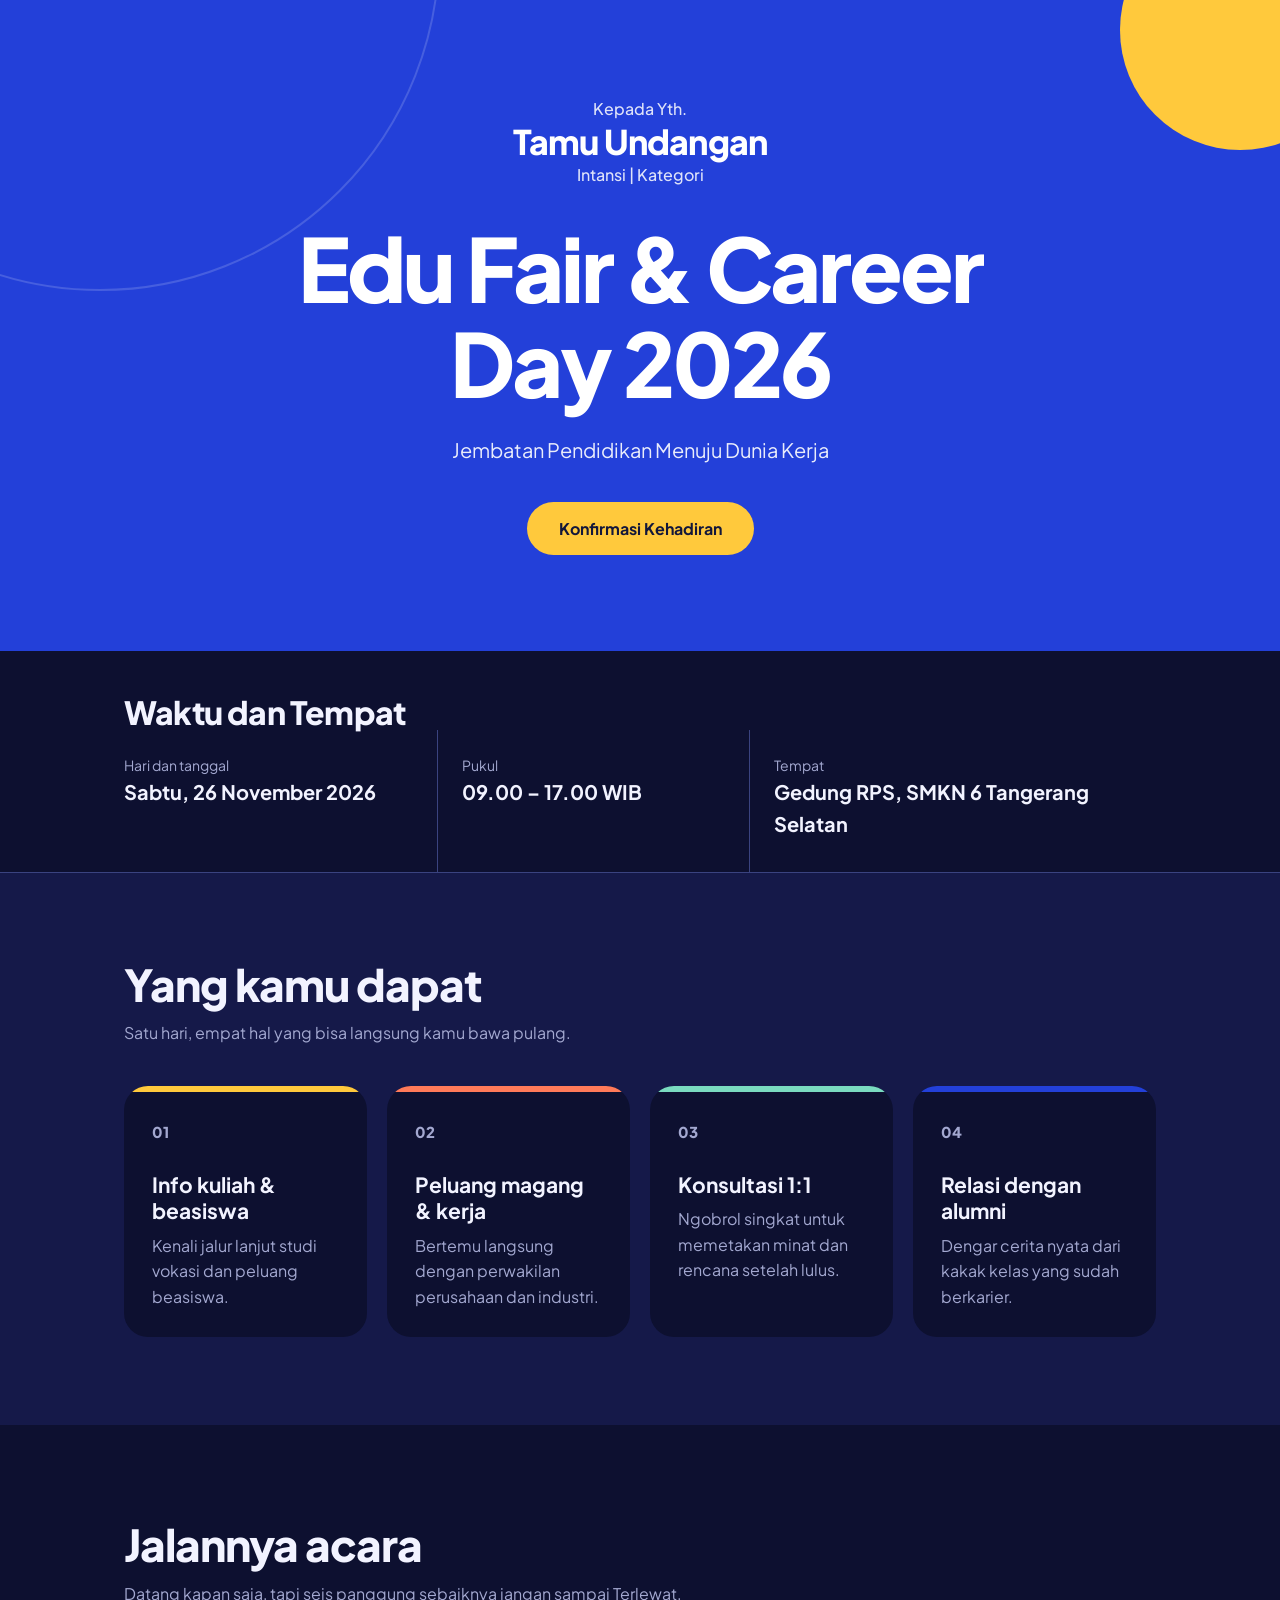
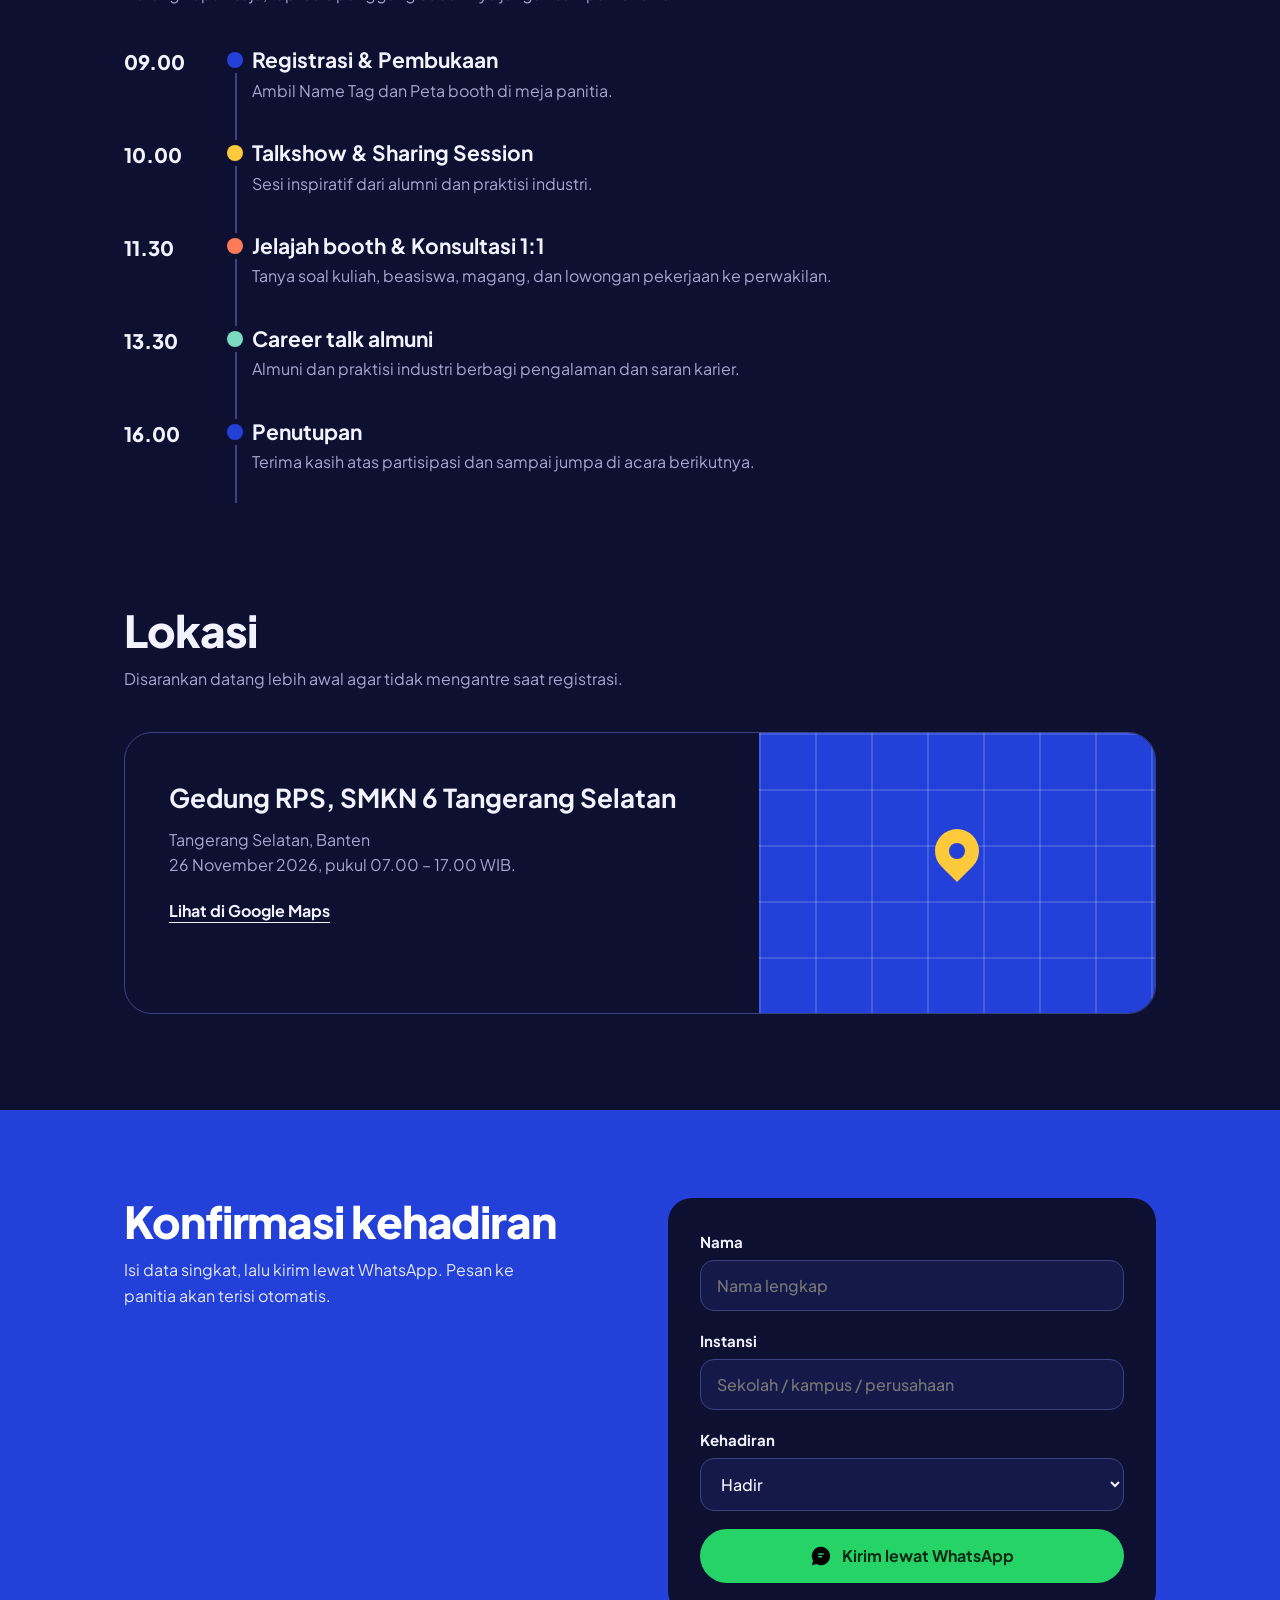
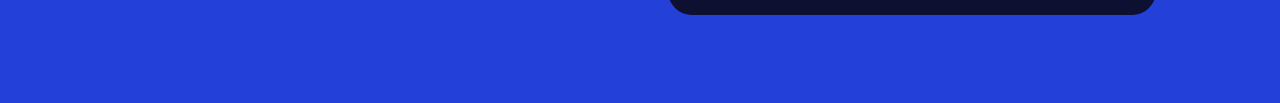
==== index.html @ b2a4c126 "Add files via upload" ====
<!DOCTYPE html>
<html lang="en">
<head>
  <meta charset="UTF-8">
  <meta name="viewport" content="width=device-width, initial-scale=1.0">
  <title>Edu Fair & Career Day 2026</title>
  <link rel="preconnect" href="https://fonts.googleapis.com">
  <link rel="preconnect" href="https://fonts.gstatic.com" crossorigin>
  <link href="https://fonts.googleapis.com/css2?family=Plus Jakarta+Sans:wght@400;500;600;700&display=swap" rel="stylesheet">
  <link rel="stylesheet" href="style.css">
</head>
<body>
 <header class="hero">
    <div class="wrap">
      <div class="copy">
        <div class="to">
            <p>Kepada Yth.</p>
            <h2>Tamu Undangan</h2>
            <p> Intansi | Kategori</p>
        </div>
        <h1>Edu Fair & Career Day 2026</h1>
        <p class="lead">Jembatan Pendidikan Menuju Dunia Kerja</p>
        <a class="btn" href="#daftar">Konfirmasi Kehadiran</a>
    </div>
   </header>
  
  <div class="info">
  <div class="wrap">
    <h2>Waktu dan Tempat</h2>
    <div class="row">
      <div><small>Hari dan tanggal</small><strong>Sabtu, 26 November 2026</strong></div>
      <div><small>Pukul</small><strong>09.00 – 17.00 WIB</strong></div>
      <div><small>Tempat</small><strong>Gedung RPS, SMKN 6 Tangerang Selatan</strong></div>
    </div>
  </div>
</div>
  <section class="dapat">
  <div class="wrap">
    <h2>Yang kamu dapat</h2>
    <p class="sub">Satu hari, empat hal yang bisa langsung kamu bawa pulang.</p>
    <div class="cards">
      <article class="card" style="--c:var(--yellow)"><span class="num">01</span><h3>Info kuliah & beasiswa</h3><p>Kenali jalur lanjut studi vokasi dan peluang beasiswa.</p></article>
      <article class="card" style="--c:var(--coral)"><span class="num">02</span><h3>Peluang magang & kerja</h3><p>Bertemu langsung dengan perwakilan perusahaan dan industri.</p></article>
      <article class="card" style="--c:var(--mint)"><span class="num">03</span><h3>Konsultasi 1:1</h3><p>Ngobrol singkat untuk memetakan minat dan rencana setelah lulus.</p></article>
      <article class="card" style="--c:var(--blue)"><span class="num">04</span><h3>Relasi dengan alumni</h3><p>Dengar cerita nyata dari kakak kelas yang sudah berkarier.</p></article>
    </div>
  </div>
</section>
<section class="run">
  <div class="wrap">
    <h2>Jalannya acara</h2>
    <p class="sub">Datang kapan saja, tapi seis panggung sebaiknya jangan sampai Terlewat.</p>
    <ol class="tl">
      <li style="--c:var(--blue)"><time>09.00</time><i></i><div><h3>Registrasi & Pembukaan</h3><p> Ambil Name Tag dan Peta booth di meja panitia.</p></div></li>
      <li style="--c:var(--yellow)"><time>10.00</time><i></i><div><h3>Talkshow & Sharing Session</h3><p> Sesi inspiratif dari alumni dan praktisi industri.</p></div></li>
      <li style="--c:var(--coral)"><time>11.30</time><i></i><div><h3>Jelajah booth & Konsultasi 1:1</h3><p>Tanya soal kuliah, beasiswa, magang, dan lowongan pekerjaan ke perwakilan.</p></div></li>
      <li style="--c:var(--mint)"><time>13.30</time><i></i><div><h3>Career talk almuni</h3><p> Almuni dan praktisi industri berbagi pengalaman dan saran karier.</p></div></li>
      <li style="--c:var(--blue)"><time>16.00</time><i></i><div><h3>Penutupan</h3><p> Terima kasih atas partisipasi dan sampai jumpa di acara berikutnya.</p></div></li>
    </ol>
  </div>
</section>
<section class="lokasi">
  <div class="wrap">
    <h2>Lokasi</h2>
    <p class="sub">Disarankan datang lebih awal agar tidak mengantre saat registrasi.</p>
    <div class="loc">
      <div class="txt">
        <h3>Gedung RPS, SMKN 6 Tangerang Selatan</h3>
        <p>Tangerang Selatan, Banten<br>26 November 2026, pukul 07.00 – 17.00 WIB.</p>
        <a class="link" href="https://maps.google.com/?q=SMKN+6+Tangerang+Selatan" target="_blank" rel="noopener">Lihat di Google Maps</a>
      </div>
      <div class="map" aria-hidden="true"><div class="pin"></div></div>
    </div>
  </div>
</section>
  <section class="daftar" id="daftar">
  <div class="wrap grid">
    <div>
      <h2>Konfirmasi kehadiran</h2>
      <p>Isi data singkat, lalu kirim lewat WhatsApp. Pesan ke panitia akan terisi otomatis.</p>
    </div>
    <form class="rsvp" id="f">
      <label>Nama<input required name="nama" autocomplete="name" placeholder="Nama lengkap"></label>
      <label>Instansi<input required name="instansi" autocomplete="organization" placeholder="Sekolah / kampus / perusahaan"></label>
      <label>Kehadiran
        <select name="hadir"><option>Hadir</option><option>Tidak hadir</option><option>Masih ragu</option></select>
      </label>
      <button class="btn" type="submit">
        <svg viewBox="0 0 24 24" aria-hidden="true"><path d="M12 2a10 10 0 0 0-8.6 15.1L2 22l5-1.3A10 10 0 1 0 12 2zm-3 7h6v1.6H9zm0 3h4v1.6H9z"/></svg>
        Kirim lewat WhatsApp
      </button>
    </form>
  </div>
</section>

</body>
</html>
---- style.css ----
/* Warna utama: ubah di sini kalau ingin ganti tema */
:root {
    --blue: #2340D9;
    --yellow: #FFC93C;
    --coral: #FF7A59;
    --mint: #7ADBC0;
    --arch-ink: #13173A;

    --bg: #0D1030;
    --ink: #F2F3FF;
    --muted: #A3A8D0;
    --line: #3A4380;
    --soft: #151949;

    
    box-sizing: border-box;
    padding-top: env(safe-area-inset-top, 0px);
    padding-bottom: env(safe-area-inset-bottom, 0px);
}
/* Mode gelap otomatis (mengikuti pengaturan HP/laptop) */
@media(prefers-color-scheme: dark) {
    :root:not([data-theme="light"]) {
        --bg: #0D1030;
        --ink: #F2F3FF;
        --muted: #A0A8D0;
        --line: #252A5C;
        --soft: #151949;
    }
}

html {
    scroll-padding-top: env(safe-area-inset-top, 0px);
    scroll-behavior: smooth; 
}

*,
*::before,
*::after {
    box-sizing: border-box;
}

body {
    margin: 0;
    background: var(--bg);
    color: var(--ink);
    font-family: "Plus Jakarta Sans", system-ui, sans-serif;
    line-height: 1.6;
    -webkit-font-smoothing: antialiased;
}

:focus-visible {
    outline: 3px solid var(--blue);
    outline-offset: 3px;
}

.wrap {
    max-width: 1080px;
    margin: 0 auto;
    padding: 0 24px;
}

h2 {
    font-size: clamp(30px, 4.4vw, 44px);
    line-height: 1.08;
    font-weight: 800;
    letter-spacing: -0.025em;
    margin: 0 0 12px;
}

.sub {
    color: var(--muted);
    margin: 0 0 40px;
    max-width: 50ch;
}

.btn {
    display: inline-block;
    font: 700 16px "Plus Jakarta Sans", system-ui, sans-serif;
    text-decoration: none;
    padding: 16px 32px;
    border-radius: 999px;
    background: var(--yellow);
    color: var(--arch-ink);
    border: 0;
    cursor: pointer;
    transition: transform 0.15s;
}

.btn:hover {
    transform: translateY(-2px);

}

.hero {
    background: var(--blue);
    color: #FFFFFF;
    overflow: hidden;
    position: relative;
    text-align: center;
}

.hero:before {
    content: "";
    position: absolute;
    width: 680px;
    height: 680px;
    border-radius: 50%;
    border: 2px solid rgba(255, 255, 255, 0.16);
    left: -240px;
    bottom: 360px;
}

.hero:after {
    content: "";
    position:absolute;
    width: 240px;
    height: 240px;
    border-radius: 50%;
    background: var(--yellow);
    right: -80px;
    top: -90px;
}

.hero .wrap {
    position: relative;
    z-index: 1;
    padding-top: 96px;
    padding-bottom: 96px;
}

.to {
    margin: 0 0 32px;
}

.to p {
    margin: 0;
    opacity: 0.85;
    font-weight: 500;
}

.to h2 {
    font-size: clamp(24px, 3.2vw, 34px);
    margin: 2px 0;
}

h1 {
    font-size: clamp(44px, 7.4vw, 88px);
    line-height: 1.08;
    font-weight: 800;
    letter-spacing: -0.035em;
    margin: 0 auto 24px;
    max-width: 12ch;
}

.lead {
    font-size: clamp(17px, 2vw, 20px);
    max-width: 40ch;
    margin: 0 auto 36px;
    opacity: 0.9;
}

.info {
    border-bottom: 1px solid var(--line);
}

.info .wrap {
    padding-top: 44px;
}

.info h2 {
    font-size: clamp(24px, 3.2vw, 32px);
    margin: 0;
}

.info .row {
    display: grid;
    grid-template-columns: 1fr 1fr 1.3fr;
}

.info .row > div {
    padding: 24px 24px 32px 0;
}

.info .row > div + div{
    padding-left: 24px;
    border-left: 1px solid var(--line);
}

.info small {
    display: block;
    font-size: 14px;
    color: var(--muted);
    font-size: 14px;
}

.info strong {
    font-size: 20px;
}

.dapat {
    background: var(--soft);
    padding: 88px 0;
}

.cards {
    display: grid;
    grid-template-columns: repeat(auto-fit, minmax(230px, 1fr));
    gap: 20px;
}

.card {
    position: relative;
    overflow: hidden;
    background: var(--bg);
    border-radius: 24px;
    padding: 34px 28px 28px;
}

.card::before {
    content: "";
    position: absolute;
    top: 0;
    left: 0;
    right: 0;
    height: 6px;
    background: var(--c);
}

.card .num {
    display: block;
    font-weight: 800;
    font-size: 15px;
    color: var(--muted);
    margin-bottom: 28px;
}

.card h3 {
    font-size: 21px;
    line-height: 1.25;
    margin: 0 0 8px;
}

.card p {
    margin: 0;
    color: var(--muted);
}

.run {
    padding: 96px 0 72px;
}

.tl {
    list-style: none;
    margin: 0;
    padding: 0;
    position: relative;
}

.tl::before {
    content: "";
    position: absolute;
    left: 111px;
    top: 8px;
    bottom: 8px;
    width: 2px;
    background: var(--line);
}

.tl li {
    display: grid;
    grid-template-columns: 96px 32px 1fr;
    align-items: start;
    padding: 0 0 36px;
}

.tl time {
    font-weight: 800;
    font-size: 20px
}

.tl i {
  width: 16px;
  height: 16px;
  border-radius: 50%;
  margin: 6px 0 0 7px;
  background: var(--c);
  box-shadow: 0 0 0 5px var(--bg);
  position: relative;
}

.tl h3 {
    margin: 0 0 4px;
    font-size: 21px;
    line-height: 1.3;
}

.tl p {
    margin: 0;
    color: var(--muted);
}

.tl .tag{
    display: inline-block;
    margin-top: 10px;
    font-size: 13px;
    font-weight: 700;
    padding: 3px 12px;
    border-radius: 999px;
    background: var(--soft);

}

.lokasi {
    padding: 24px 0 96px;
}

.loc {
    display: grid;
    grid-template-columns: 1.6fr 1fr;
    border: 1px solid var(--line);
    border-radius: 28px;
    overflow: hidden;
}

.loc .txt {
    padding: 44px;
}

.loc h3 {
    font-size: 26px;
    margin: 0 0 8px;
}

.loc p {
    color: var(--muted);
    margin: 0 0 20px;
}

.loc a.link {
    font-weight: 700;
    color: var(--ink);
    text-underline-offset: 5px;
}

.map {
    background: var(--blue);
    position: relative;
    min-height: 280px;
    overflow: hidden;
}

.map::before {
    content: "";
    position: absolute;
    inset: 0;
    background: linear-gradient(rgba(255, 255, 255, 0.14) 2px, transparent 2px) 0 0 / 56px 56px,
    linear-gradient(90deg, rgba(255, 255, 255, 0.14) 2px, transparent 2px) 0 0 / 56px 56px;
}

.pin {
    position: absolute;
    left: 50%;
    top: 50%;
    width: 44px;
    height: 44px;
    margin: -44px 0 0 -22px;
    background: var(--yellow);
    border-radius: 50% 50% 50% 0;
    transform: rotate(-45deg);
}

.pin::after {
    content: "";
    position: absolute;
    inset: 14px;
    border-radius: 50%;
    background: var(--blue);
}

.daftar {
    background: var(--blue);
    color: #FFFFFF;
    padding: 88px 0;
}

.daftar .grid {
    display: grid;
    grid-template-columns: 1fr 1fr;
    gap: 56px;
    align-items: start;
}

.daftar p {
    opacity: 0.88;
    margin: 0;
    max-width: 36ch;
}

.rsvp {
        background: var(--bg);
        color: var(--ink);
        border-radius: 24px;
        padding: 32px;
        display: grid;
        gap: 18px;
}

.rsvp label {
    display: grid;
    gap: 6px;
    font-weight: 700;
    font-size: 15px;
}

.rsvp input,
.rsvp select {
    font: 500 16px "PLus Jakarta Sans", sans-serif;
    padding: 14px 16px;
    border-radius: 14px;
    border: 1.5px solid var(--line);
    background: var(--soft);
    color: var(--ink);
    width: 100%;
}

.rsvp input:focus,
.rsvp select:focus {
    outline: 3px solid var(--yellow);
    outline-offset: 1px;
    border-color: var(--blue)
}

.rsvp button {
    display: inline-flex;
    align-items: center;
    justify-content: center;
    gap: 10px;
    background: #25D366;
    color: #0B2B17;
    width: 100%;
}

.rsvp svg {
    width: 22px;
    height: 22px;
    fill: currenColor; 
}

footer {
    background: var(--blue);
    color: #FFFFFF;
    border-top: 1px solid rgba(255, 255, 255, 0.2);
    padding: 28px  0;
    font-size: 14px;
}

footer .wrap {
    display: flex;
    justify-content: space-between;
    flex-wrap: wrap;
    gap: 8px;
    opacity: 0.85;
}

@media (max-width: 820px) {
    .hero::before {
        width: 420;
        height: 420;
        left: -200;
        bottom: -240;
    }
    
    .hero::after {
        width: 160px;
        height: 160px;
        right: -60px;
        top: -60px;
    }

    .hero .wrap {
            padding-top: 72px;
            padding-bottom: 72px;
    }

    .info .row {
        grid-template-columns: 1fr;
    }

    .info .row > div,
    .info .row > div + div {
        padding: 16px 0;
        border-left: 0;
    }

    .info .row > div + div {
        border-top: 1px solid var(--line);
    }

    .dapat,
    .run {
        padding: 64px 0;
    }

    .lokasi {
        padding: 24px 0 96px;
    }

    .til li {
        grid-template-columns: 32px 1fr;
        grid-template-areas: 
        "d t" 
        "d c";

    }

    .tl li {
        grid-area: d;
        margin: 6px 0 0 0;
    }

    .tl time {
        grid-area: t;
        font-size: 16px;    
    }

    .tl li > div {
        grid-area: c;
    }

    .loc,
    .daftar .grid {
        grid-template-columns: 1fr;
        gap: 32px;
    }

    .loc .txt {
        padding: 32px 28px;
    }

    .map {
        min-height: 200px;
        order: -1;
    }

    .daftar {
        padding: 64px 0;
    }
}

@media (prefers-reduced-motion: reduce ) {
    .btn {
        transition: none;
    }
    html {
        scroll-behavior: auto;
    }

}
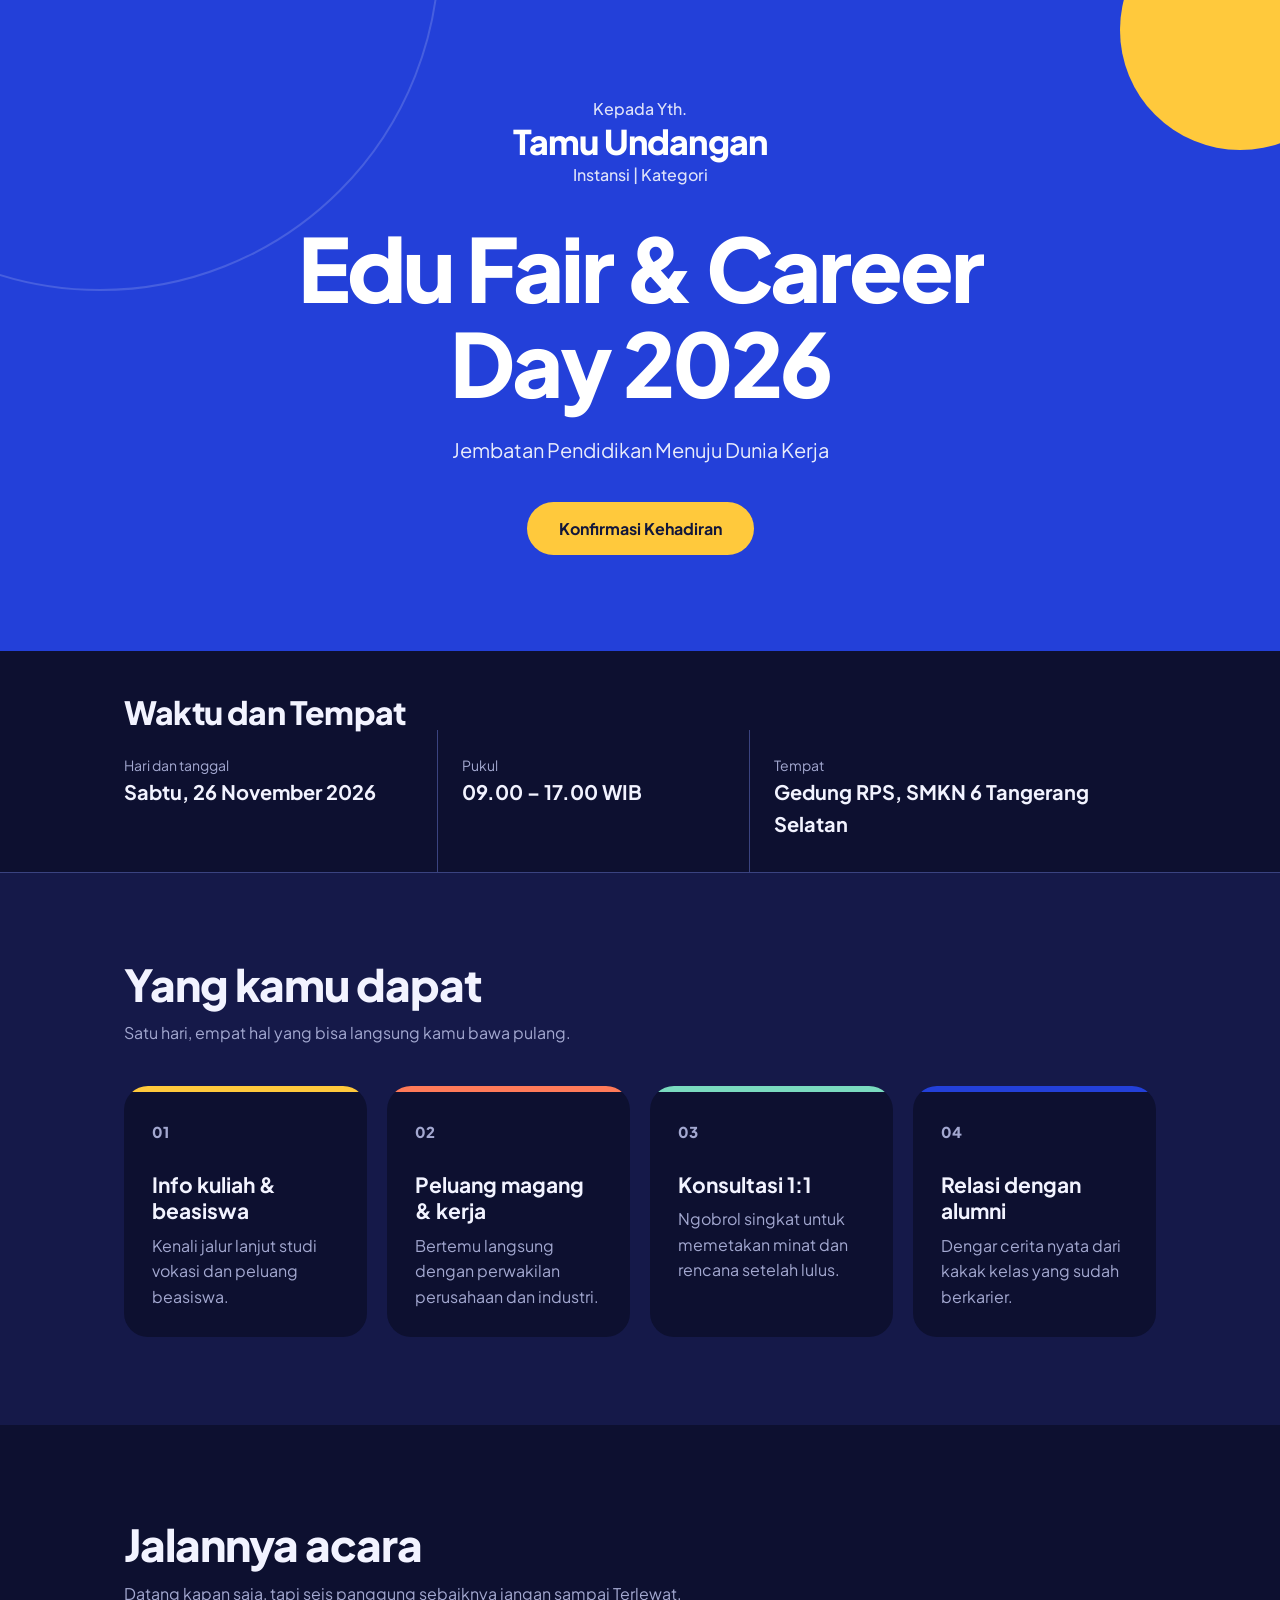
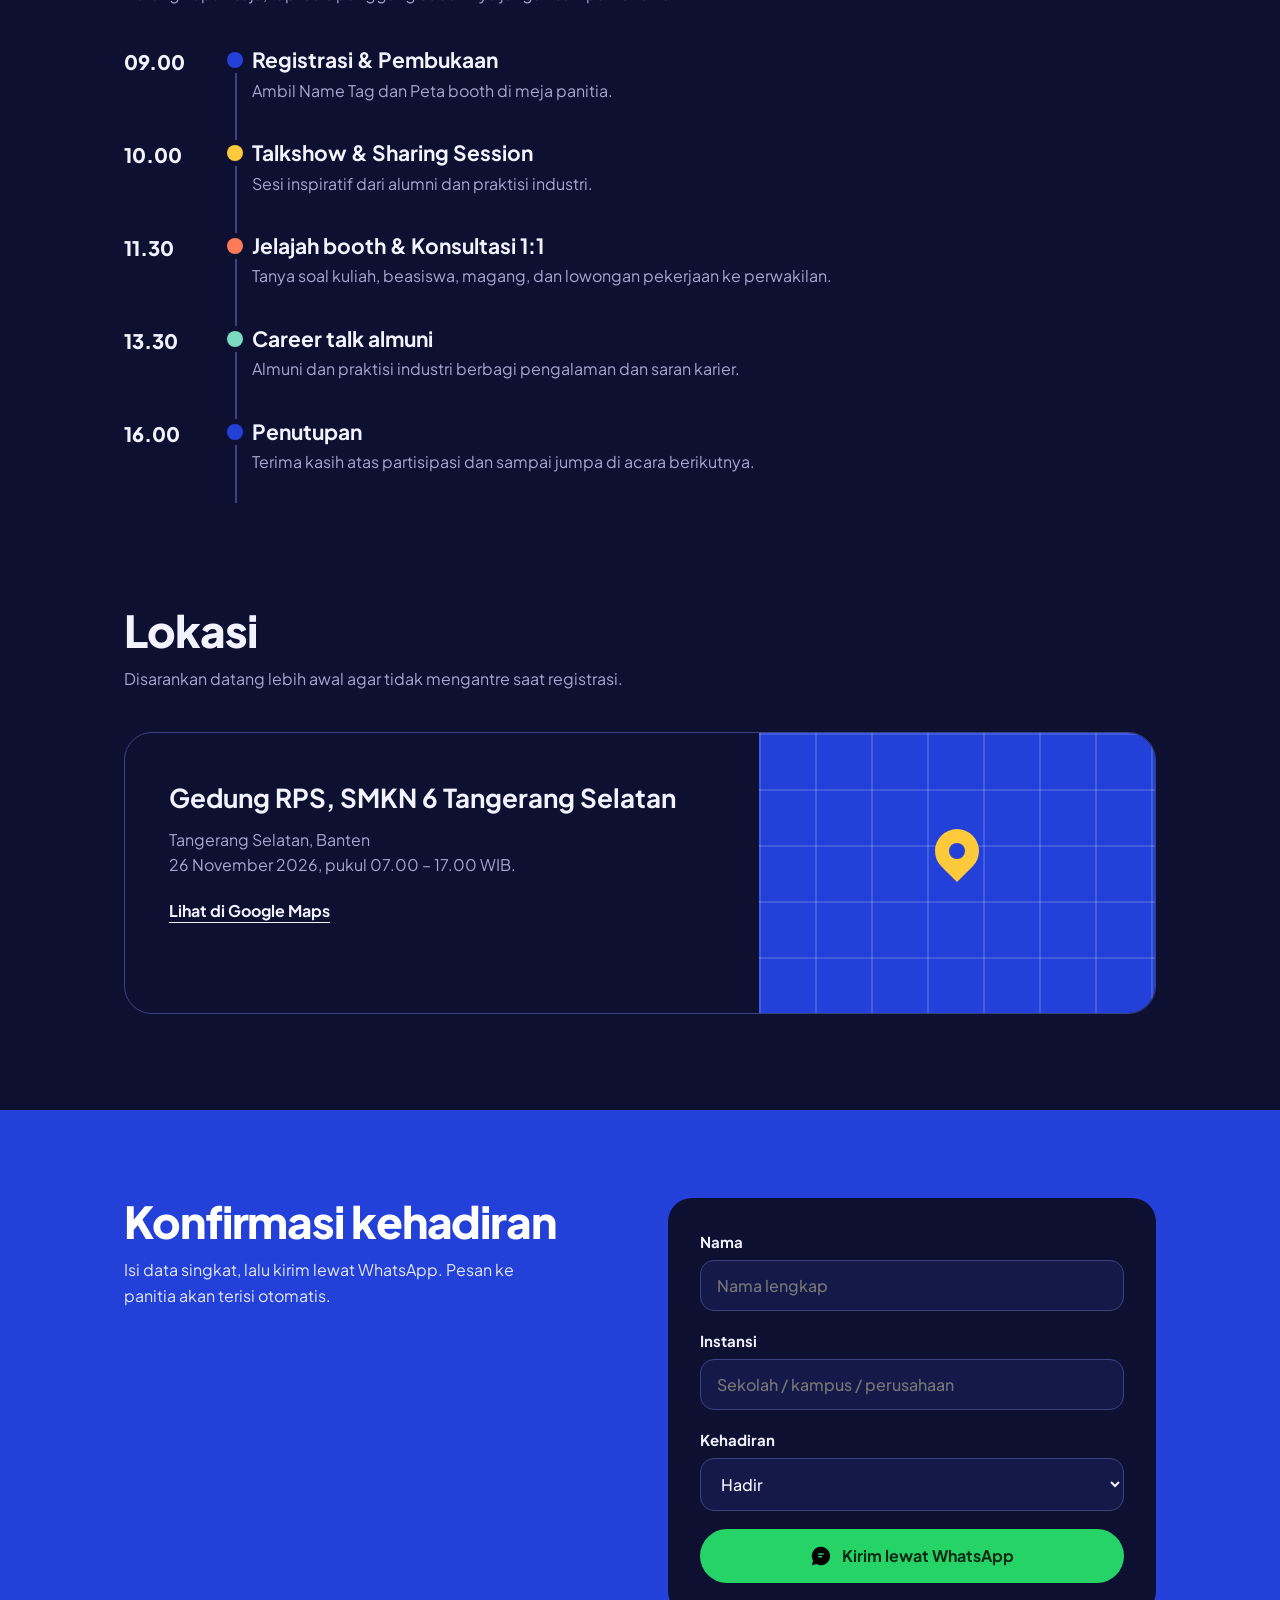
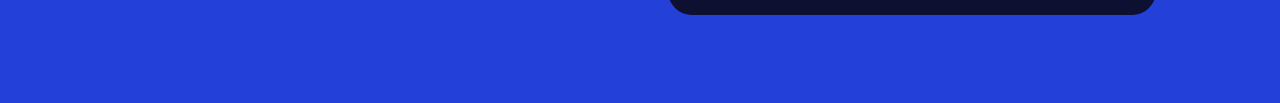
==== commit 58acb714: "Add files via upload" ====
--- a/index.html
+++ b/index.html
@@ -14,9 +14,9 @@
     <div class="wrap">
       <div class="copy">
         <div class="to">
-            <p>Kepada Yth.</p>
-            <h2>Tamu Undangan</h2>
-            <p> Intansi | Kategori</p>
+           <p>Kepada Yth.</p>
+          <h2 id="nama">Tamu Undangan</h2>
+          <p id="instansiKategori">Instansi | Kategori</p>
         </div>
         <h1>Edu Fair & Career Day 2026</h1>
         <p class="lead">Jembatan Pendidikan Menuju Dunia Kerja</p>
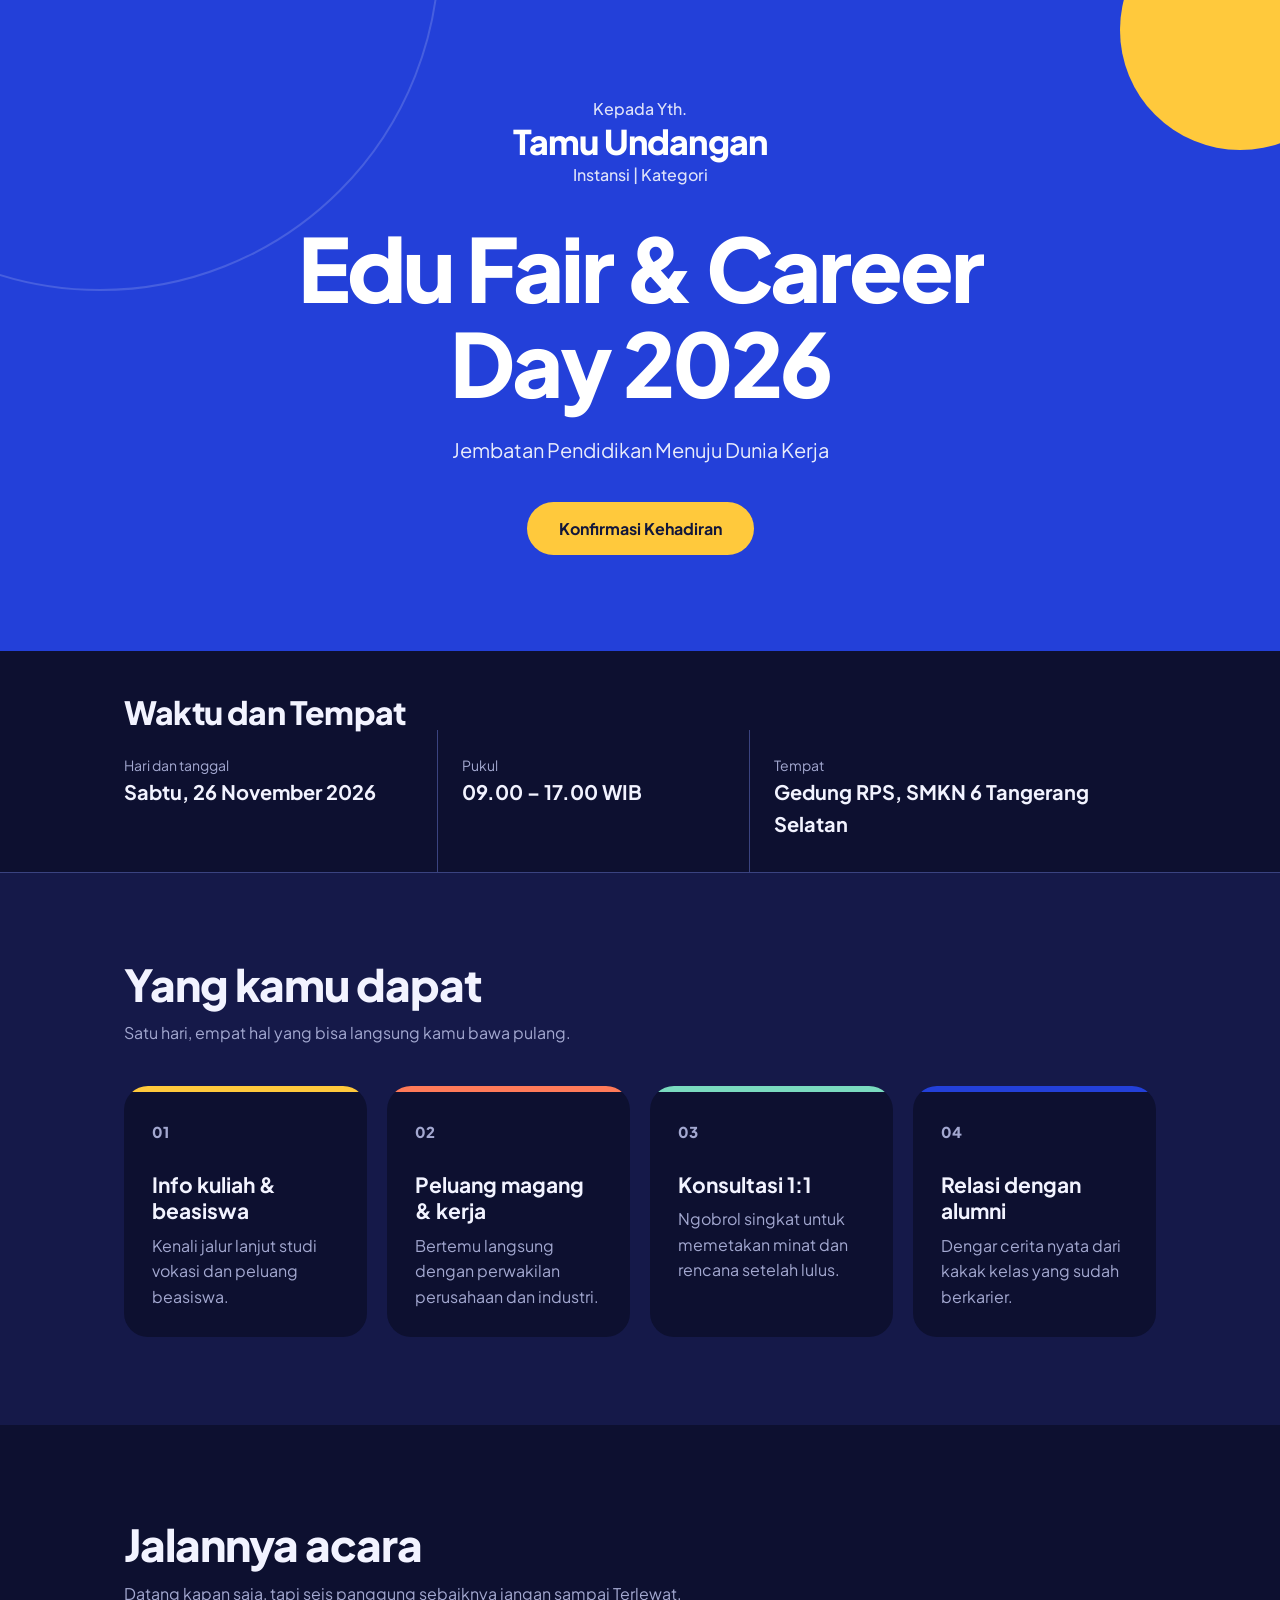
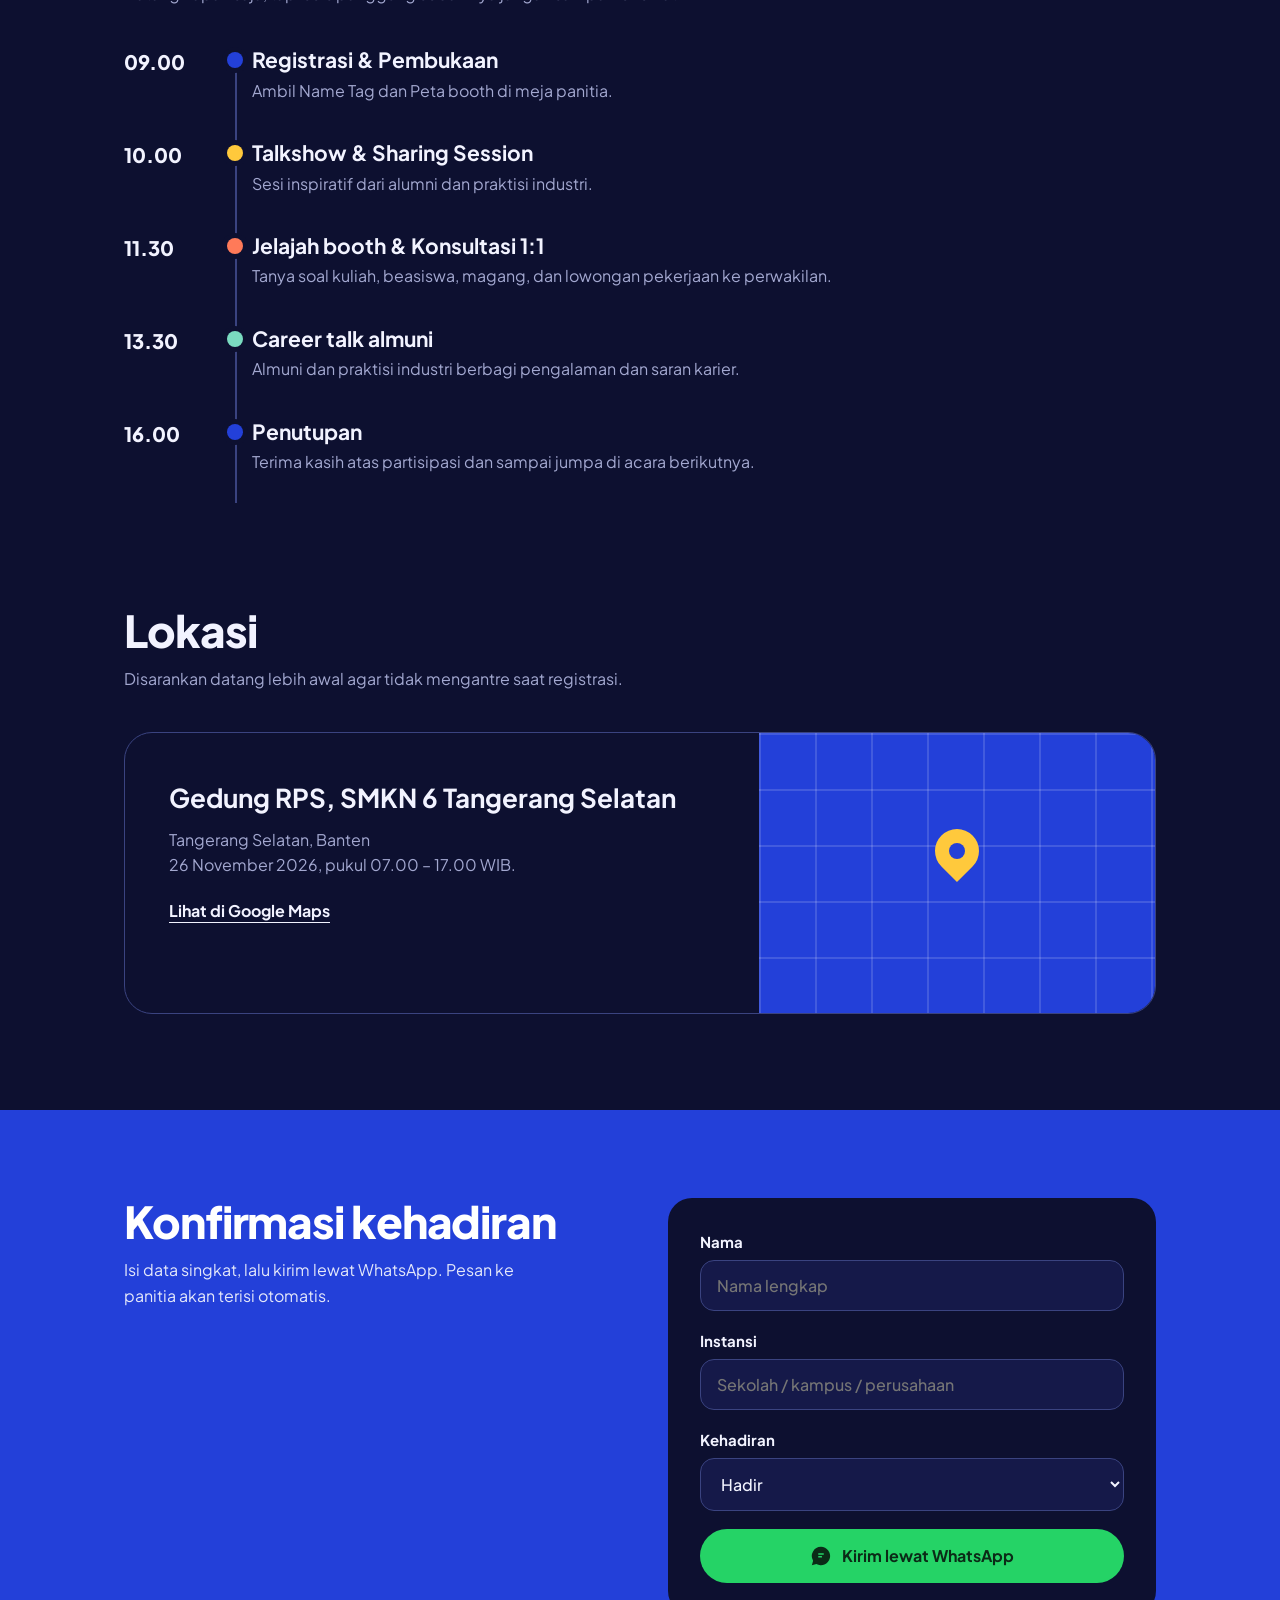
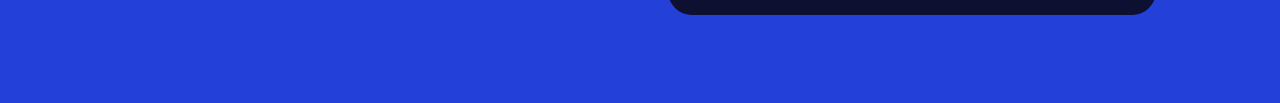
==== commit d2e02b43: "Add files via upload" ====
--- a/index.html
+++ b/index.html
@@ -15,7 +15,7 @@
       <div class="copy">
         <div class="to">
            <p>Kepada Yth.</p>
-          <h2 id="nama">Tamu Undangan</h2>
+          <h2 id="nama">Dinda Nurrahma, S.Pd.</h2>
           <p id="instansiKategori">Instansi | Kategori</p>
         </div>
         <h1>Edu Fair & Career Day 2026</h1>
@@ -94,4 +94,5 @@
 </section>
 
 </body>
+<script src="script.js"></script>
 </html>
--- a/style.css
+++ b/style.css
@@ -414,7 +414,7 @@
 
 .rsvp input,
 .rsvp select {
-    font: 500 16px "PLus Jakarta Sans", sans-serif;
+    font: 500 16px "Plus Jakarta Sans", sans-serif;
     padding: 14px 16px;
     border-radius: 14px;
     border: 1.5px solid var(--line);
@@ -443,7 +443,7 @@
 .rsvp svg {
     width: 22px;
     height: 22px;
-    fill: currenColor; 
+    fill: currentColor; 
 }
 
 footer {
@@ -464,10 +464,10 @@
 
 @media (max-width: 820px) {
     .hero::before {
-        width: 420;
-        height: 420;
-        left: -200;
-        bottom: -240;
+        width: 420px;
+        height: 420px;
+        left: -200px;
+        bottom: -240px;
     }
     
     .hero::after {
@@ -505,22 +505,26 @@
         padding: 24px 0 96px;
     }
 
-    .til li {
+    /* PERBAIKAN TIMELINE (HP) */
+    .tl::before {
+        left: 14px;
+    }
+
+    .tl li {
         grid-template-columns: 32px 1fr;
-        grid-template-areas: 
-        "d t" 
-        "d c";
-
-    }
-
-    .tl li {
+        grid-template-areas:
+            "d t"
+            "d c";
+    }
+
+    .tl i {
         grid-area: d;
-        margin: 6px 0 0 0;
+        margin: 6px 0 0 7px;
     }
 
     .tl time {
         grid-area: t;
-        font-size: 16px;    
+        font-size: 16px;
     }
 
     .tl li > div {
@@ -555,5 +559,4 @@
         scroll-behavior: auto;
     }
 
-}
-
+}
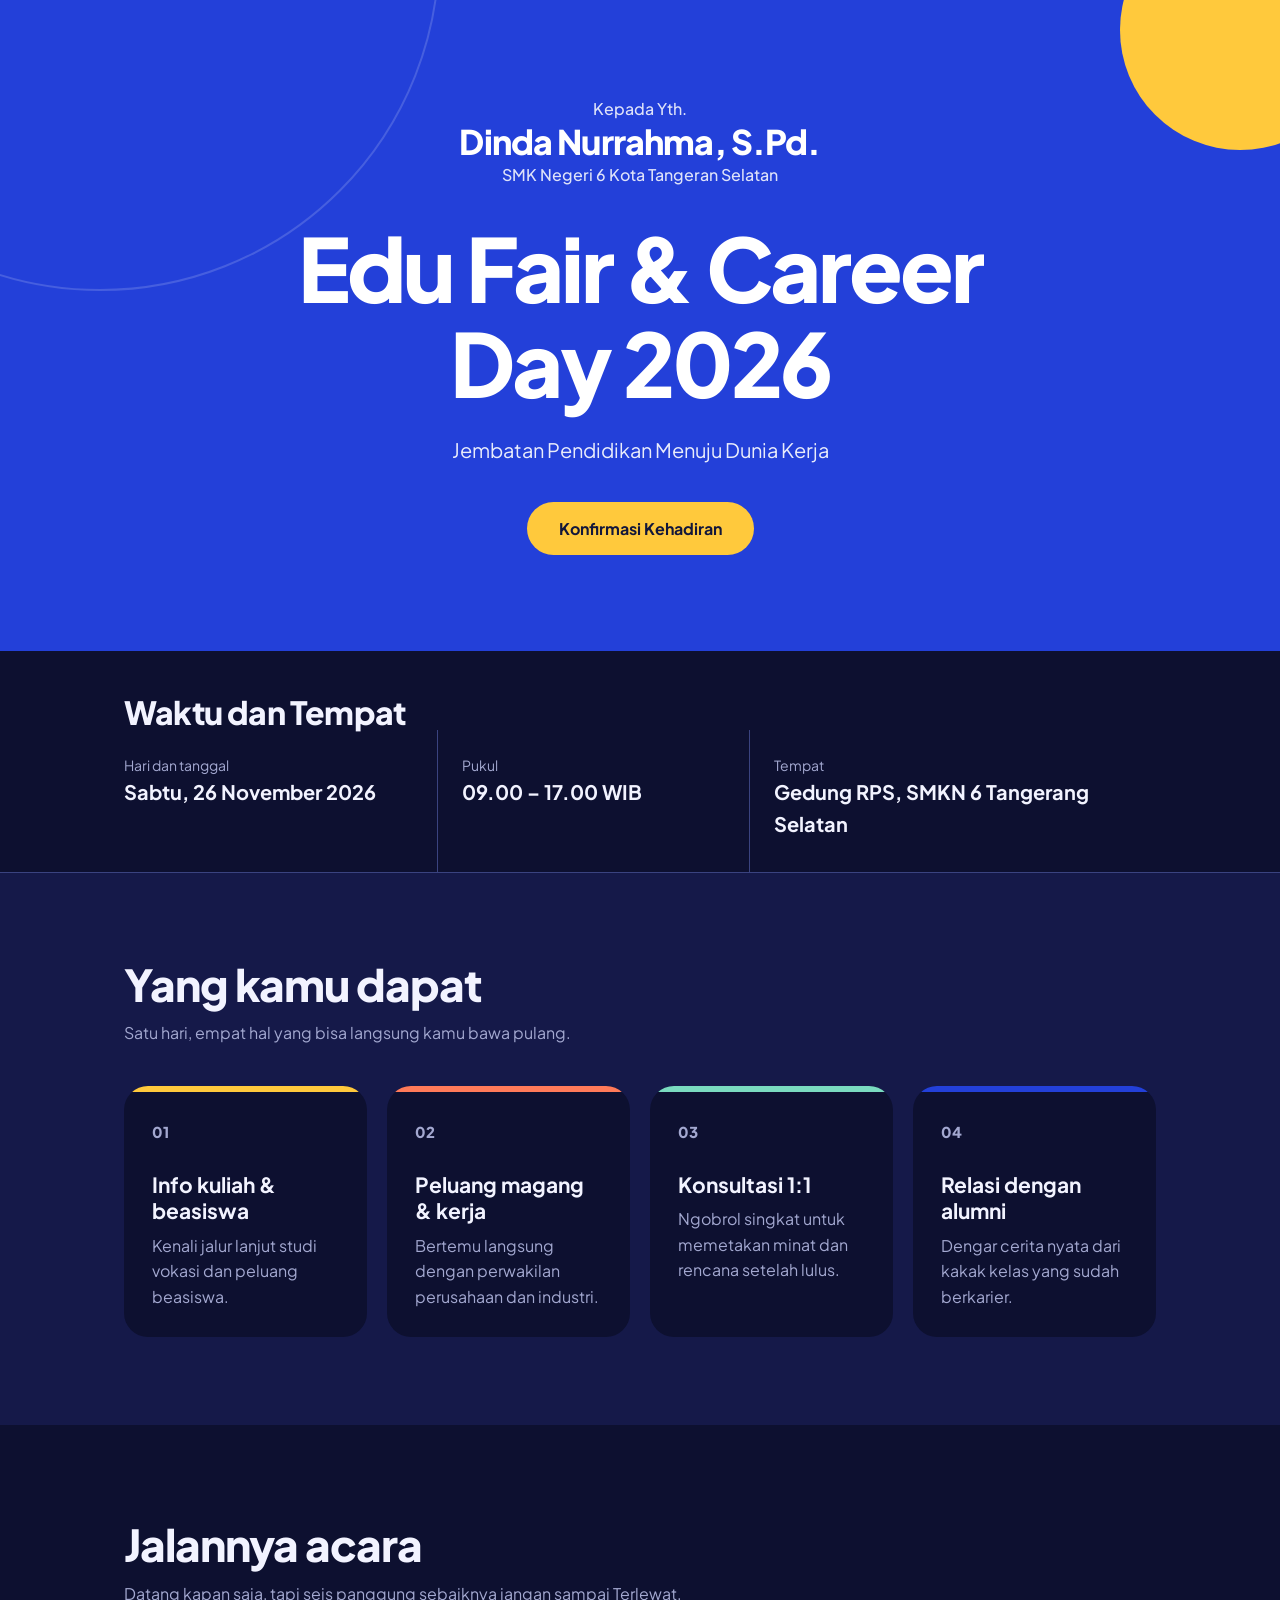
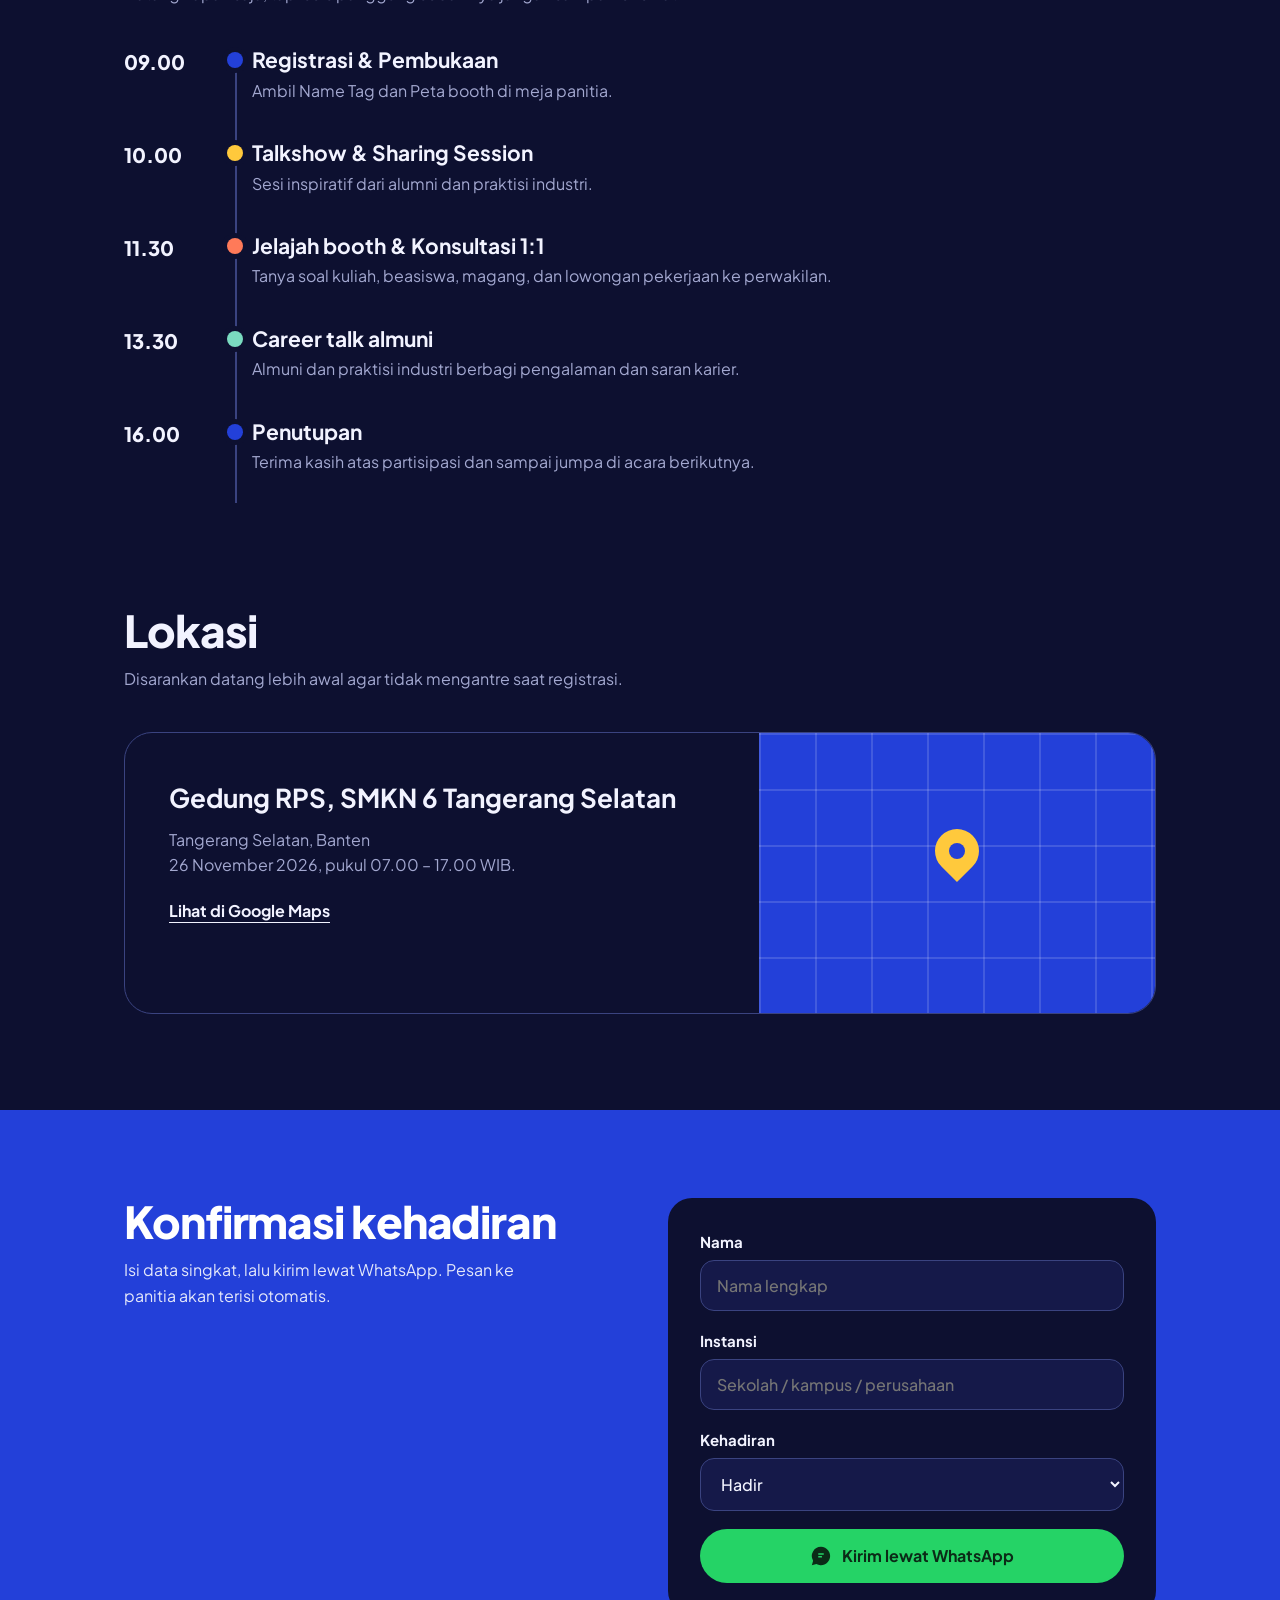
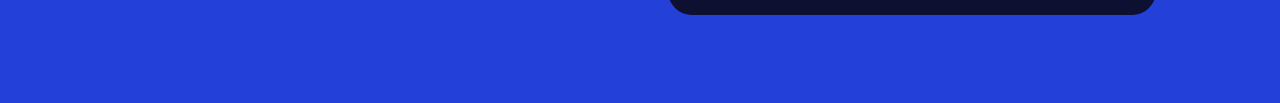
==== commit dcda342e: "Add files via upload" ====
--- a/index.html
+++ b/index.html
@@ -16,7 +16,7 @@
         <div class="to">
            <p>Kepada Yth.</p>
           <h2 id="nama">Dinda Nurrahma, S.Pd.</h2>
-          <p id="instansiKategori">Instansi | Kategori</p>
+          <p id="instansiKategori">SMK Negeri 6 Kota Tangeran Selatan</p>
         </div>
         <h1>Edu Fair & Career Day 2026</h1>
         <p class="lead">Jembatan Pendidikan Menuju Dunia Kerja</p>
@@ -94,5 +94,5 @@
 </section>
 
 </body>
-<script src="script.js"></script>
+<!-- <script src="script.js"></script> -->
 </html>
